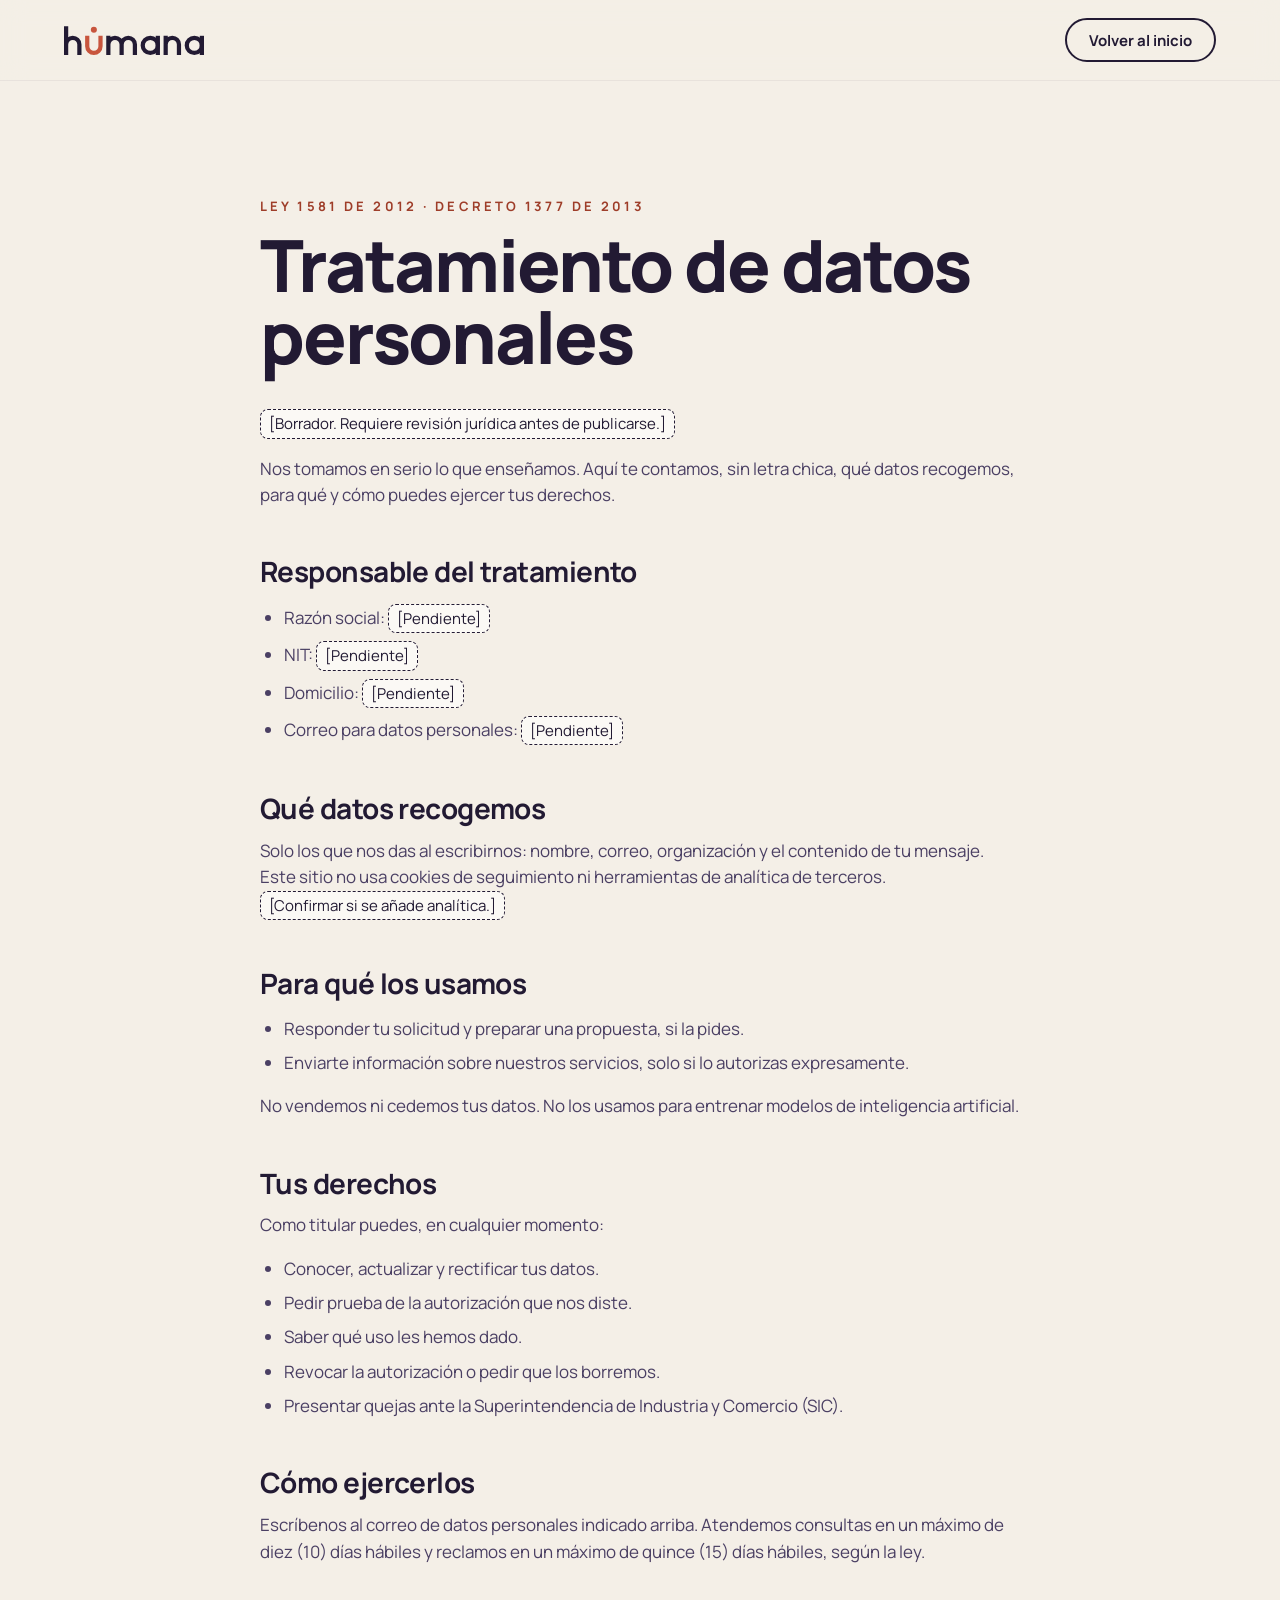
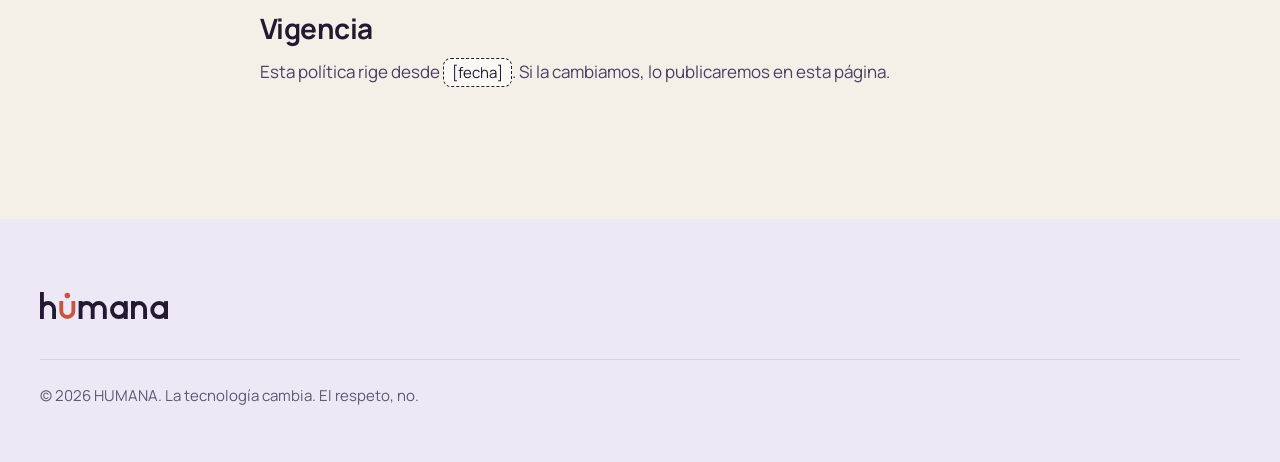
==== privacidad.html @ c4010abf "Primera versión del sitio de HUMANA Co-Authored-By: Claude Opus 5.5 <noreply@anthropic.com> Claude-S" ====
<!DOCTYPE html>
<html lang="es-CO">
<head>
  <meta charset="utf-8">
  <meta name="viewport" content="width=device-width, initial-scale=1">
  <title>Política de tratamiento de datos personales · HUMANA</title>
  <meta name="robots" content="noindex">
  <link rel="icon" href="logo/humana-icono.svg" type="image/svg+xml">
  <link rel="preconnect" href="https://fonts.googleapis.com">
  <link rel="preconnect" href="https://fonts.gstatic.com" crossorigin>
  <link href="https://fonts.googleapis.com/css2?family=Fraunces:ital,opsz,wght@1,9..144,400;1,9..144,500&family=Manrope:wght@400;500;600;700;800&display=swap" rel="stylesheet">
  <link rel="stylesheet" href="css/tokens.css">
  <link rel="stylesheet" href="css/site.css">
</head>
<body>
  <a class="h-salto" href="#contenido">Saltar al contenido</a>
  <header class="h-encabezado">
    <div class="h-contenedor">
      <a class="h-marca" href="./" aria-label="HUMANA, inicio"><img src="logo/humana-logo-claro.svg" alt="HUMANA" width="140" height="30"></a>
      <nav class="h-nav" aria-label="Principal">
        <a class="h-btn h-btn--sec h-btn--compacto" href="./">Volver al inicio</a>
      </nav>
    </div>
  </header>

  <main id="contenido" class="h-seccion">
    <div class="h-contenedor h-legal">
      <p class="h-eyebrow">Ley 1581 de 2012 · Decreto 1377 de 2013</p>
      <h1>Tratamiento de datos personales</h1>
      <p><span class="h-pendiente">[Borrador. Requiere revisión jurídica antes de publicarse.]</span></p>
      <p>Nos tomamos en serio lo que enseñamos. Aquí te contamos, sin letra chica, qué datos recogemos, para qué y cómo puedes ejercer tus derechos.</p>

      <h2>Responsable del tratamiento</h2>
      <ul>
        <li>Razón social: <span class="h-pendiente">[Pendiente]</span></li>
        <li>NIT: <span class="h-pendiente">[Pendiente]</span></li>
        <li>Domicilio: <span class="h-pendiente">[Pendiente]</span></li>
        <li>Correo para datos personales: <span class="h-pendiente">[Pendiente]</span></li>
      </ul>

      <h2>Qué datos recogemos</h2>
      <p>Solo los que nos das al escribirnos: nombre, correo, organización y el contenido de tu mensaje. Este sitio no usa cookies de seguimiento ni herramientas de analítica de terceros. <span class="h-pendiente">[Confirmar si se añade analítica.]</span></p>

      <h2>Para qué los usamos</h2>
      <ul>
        <li>Responder tu solicitud y preparar una propuesta, si la pides.</li>
        <li>Enviarte información sobre nuestros servicios, solo si lo autorizas expresamente.</li>
      </ul>
      <p>No vendemos ni cedemos tus datos. No los usamos para entrenar modelos de inteligencia artificial.</p>

      <h2>Tus derechos</h2>
      <p>Como titular puedes, en cualquier momento:</p>
      <ul>
        <li>Conocer, actualizar y rectificar tus datos.</li>
        <li>Pedir prueba de la autorización que nos diste.</li>
        <li>Saber qué uso les hemos dado.</li>
        <li>Revocar la autorización o pedir que los borremos.</li>
        <li>Presentar quejas ante la Superintendencia de Industria y Comercio (SIC).</li>
      </ul>

      <h2>Cómo ejercerlos</h2>
      <p>Escríbenos al correo de datos personales indicado arriba. Atendemos consultas en un máximo de diez (10) días hábiles y reclamos en un máximo de quince (15) días hábiles, según la ley.</p>

      <h2>Vigencia</h2>
      <p>Esta política rige desde <span class="h-pendiente">[fecha]</span>. Si la cambiamos, lo publicaremos en esta página.</p>
    </div>
  </main>

  <footer class="h-pie">
    <div class="h-contenedor">
      <a href="./" aria-label="HUMANA, inicio"><img src="logo/humana-logo-claro.svg" alt="HUMANA" width="128" height="28"></a>
      <p class="h-pie__legal">© 2026 HUMANA. La tecnología cambia. El respeto, no.</p>
    </div>
  </footer>
</body>
</html>
---- css/tokens.css ----
/* HUMANA — tokens y componentes base · v1.1
   Requiere las fuentes Manrope y Fraunces Italic (ver BRAND.md §4). */

:root {
  /* Color */
  --h-hueso: #F4EFE7;
  --h-bruma: #ECE8F6;
  --h-blanco: #FFFFFF;
  --h-tinta: #221A33;
  --h-ciruela: #4A3F63;
  --h-piedra: #5E5870;
  --h-jacaranda: #5B3A9B;
  --h-lavanda: #B9A3EE;
  --h-arcilla: #C8553D;
  --h-arcilla-profunda: #9E3D29;
  --h-rosa-arcilla: #F6E3DC;

  /* Tipografía */
  --h-sans: "Manrope", system-ui, -apple-system, "Segoe UI", sans-serif;
  --h-serif: "Fraunces", Georgia, serif;
  --h-fs-h1: clamp(44px, 6vw, 72px);
  --h-fs-h2: clamp(30px, 3.6vw, 40px);
  --h-fs-destacado: clamp(28px, 3.6vw, 40px);
  --h-fs-cuerpo: clamp(17px, 1.3vw, 18px);
  --h-fs-etiqueta: 13px;

  /* Forma y espacio */
  --h-radio: 20px;
  --h-radio-sm: 12px;
  --h-radio-pildora: 999px;
  --h-espacio: 8px;
  --h-seccion-y: clamp(64px, 9vw, 128px);
  --h-ancho-max: 1200px;
}

/* Base */
body {
  margin: 0;
  background: var(--h-hueso);
  color: var(--h-ciruela);
  font-family: var(--h-sans);
  font-size: var(--h-fs-cuerpo);
  line-height: 1.55;
}
h1, h2, h3, h4 { color: var(--h-tinta); font-family: var(--h-sans); margin: 0 0 0.5em; }
h1 { font-size: var(--h-fs-h1); font-weight: 800; line-height: 1.0; letter-spacing: -0.03em; }
h2 { font-size: var(--h-fs-h2); font-weight: 700; line-height: 1.1; letter-spacing: -0.02em; }
h3 { font-size: 24px; font-weight: 700; line-height: 1.25; }
a { color: var(--h-jacaranda); text-decoration: none; }
a:hover { text-decoration: underline; text-underline-offset: 3px; }
:focus-visible { outline: 3px solid var(--h-jacaranda); outline-offset: 2px; }

/* Acento editorial: una frase por pieza */
.h-acento {
  font-family: var(--h-serif);
  font-style: italic;
  font-weight: 400;
  letter-spacing: -0.01em;
}
.h-destacado { font-family: var(--h-serif); font-style: italic; font-size: var(--h-fs-destacado); line-height: 1.2; color: var(--h-jacaranda); }

.h-eyebrow {
  font-size: var(--h-fs-etiqueta);
  font-weight: 700;
  letter-spacing: 0.24em;
  text-transform: uppercase;
  color: var(--h-arcilla-profunda);
}
.h-secundario { color: var(--h-piedra); }

/* Secciones */
.h-seccion { padding: var(--h-seccion-y) 24px; }
.h-seccion--bruma { background: var(--h-bruma); }
.h-contenedor { max-width: var(--h-ancho-max); margin: 0 auto; }

/* Botones */
.h-btn {
  display: inline-flex; align-items: center; justify-content: center; gap: 8px;
  min-height: 48px; padding: 0 28px;
  border: 2px solid var(--h-jacaranda); border-radius: var(--h-radio-pildora);
  background: var(--h-jacaranda); color: var(--h-hueso);
  font: 700 16px/1 var(--h-sans); text-decoration: none; cursor: pointer;
  transition: background .2s, border-color .2s, color .2s;
}
.h-btn:hover { background: var(--h-tinta); border-color: var(--h-tinta); text-decoration: none; }
.h-btn--sec { background: transparent; color: var(--h-tinta); border-color: var(--h-tinta); }
.h-btn--sec:hover { background: var(--h-tinta); color: var(--h-hueso); }

/* Tarjetas */
.h-card {
  background: var(--h-blanco);
  border-radius: var(--h-radio);
  padding: 32px;
  box-shadow: 0 1px 0 rgba(34, 26, 51, 0.06), 0 12px 32px rgba(34, 26, 51, 0.06);
}
.h-card--bruma { background: var(--h-bruma); box-shadow: none; }
.h-card--humano { background: var(--h-rosa-arcilla); box-shadow: none; }
.h-card--respeto { background: var(--h-jacaranda); color: var(--h-hueso); box-shadow: none; }
.h-card--respeto h2, .h-card--respeto h3 { color: var(--h-hueso); }

/* Cristal: tarjeta translúcida sobre capas */
.h-cristal {
  background: rgba(255, 255, 255, 0.55);
  -webkit-backdrop-filter: blur(18px);
  backdrop-filter: blur(18px);
  border-radius: var(--h-radio);
  box-shadow: inset 0 0 0 1px rgba(255, 255, 255, 0.7), 0 10px 30px rgba(34, 26, 51, 0.12);
}

/* Capas transparentes (decorativas).
   Uso: <section class="h-hero"> … <div class="h-capas" aria-hidden="true"></div></section>
   El contenedor debe tener position: relative y overflow: hidden. */
.h-hero { position: relative; overflow: hidden; }
.h-hero > :not(.h-capas) { position: relative; z-index: 1; }
.h-capas {
  position: absolute; right: -6%; top: 0; bottom: 0; width: min(46vw, 640px);
  pointer-events: none; z-index: 0;
  background-repeat: no-repeat; background-position: right center; background-size: contain;
  background-image: url("data:image/svg+xml,%3Csvg xmlns='http://www.w3.org/2000/svg' viewBox='0 0 760 1000' fill='none'%3E%3Cpath d='M150 420V680A190 190 0 0 0 530 680V420' stroke='%23B9A3EE' stroke-width='120' opacity='.8'/%3E%3Cpath d='M240 490V750A190 190 0 0 0 620 750V490' stroke='%235B3A9B' stroke-width='120' opacity='.45' style='mix-blend-mode:multiply'/%3E%3Ccircle cx='340' cy='230' r='75' fill='%23C8553D' opacity='.9'/%3E%3C/svg%3E");
}
@media (max-width: 760px) {
  .h-capas { opacity: 0.35; width: 80vw; right: -30%; }
}
---- css/site.css ----
/* HUMANA — estilos del sitio. Se carga después de tokens.css (fuente de verdad de la marca)
   y solo añade composición de página y las correcciones documentadas abajo. */

*, *::before, *::after { box-sizing: border-box; }
html { scroll-behavior: smooth; }
img, svg { display: block; max-width: 100%; }
p { margin: 0 0 1em; }

.h-salto {
  position: absolute; left: 16px; top: -60px; z-index: 10;
  background: var(--h-jacaranda); color: var(--h-hueso);
  padding: 12px 20px; border-radius: var(--h-radio-sm); font-weight: 700;
}
.h-salto:focus { top: 16px; }

/* ---------- Encabezado ---------- */
.h-encabezado {
  position: sticky; top: 0; z-index: 5;
  background: rgba(244, 239, 231, 0.92);
  -webkit-backdrop-filter: blur(12px); backdrop-filter: blur(12px);
  border-bottom: 1px solid rgba(34, 26, 51, 0.06);
}
.h-encabezado .h-contenedor {
  display: flex; align-items: center; justify-content: space-between; gap: 24px;
  min-height: 80px; padding: 0 24px;
}
.h-marca { display: inline-block; padding: 8px 0; } /* área de respeto */
.h-marca img { width: 140px; height: auto; }
.h-nav { display: flex; align-items: center; gap: 32px; }
.h-nav ul { display: flex; gap: 28px; list-style: none; margin: 0; padding: 0; }
.h-nav ul a { color: var(--h-tinta); font-weight: 600; font-size: 16px; display: inline-block; padding: 12px 0; }
.h-btn--compacto { min-height: 44px; padding: 0 22px; font-size: 15px; }

/* ---------- Hero ---------- */
.h-hero { padding: clamp(72px, 10vw, 144px) 24px clamp(64px, 9vw, 128px); }
.h-hero .h-contenedor { width: 100%; }
.h-hero__texto { max-width: 640px; }
.h-hero h1 { margin: 20px 0 28px; }
.h-hero__intro { font-size: 20px; color: var(--h-ciruela); max-width: 540px; }
.h-acciones { display: flex; flex-wrap: wrap; gap: 16px; margin-top: 36px; }

/* Corrección v1.1: el círculo de la composición pasa de opacidad .9 a .85 (regla 45–85 %, BRAND §5). */
.h-capas {
  background-image: url("data:image/svg+xml,%3Csvg xmlns='http://www.w3.org/2000/svg' viewBox='0 0 760 1000' fill='none'%3E%3Cpath d='M150 420V680A190 190 0 0 0 530 680V420' stroke='%23B9A3EE' stroke-width='120' opacity='.8'/%3E%3Cpath d='M240 490V750A190 190 0 0 0 620 750V490' stroke='%235B3A9B' stroke-width='120' opacity='.45' style='mix-blend-mode:multiply'/%3E%3Ccircle cx='340' cy='230' r='75' fill='%23C8553D' opacity='.85'/%3E%3C/svg%3E");
}

/* ---------- Encabezados de sección ---------- */
.h-cabecera { max-width: 720px; margin-bottom: 56px; }
.h-cabecera h2 { margin-top: 16px; }
.h-cabecera p { color: var(--h-ciruela); }

/* ---------- Recorrido de servicios ---------- */
.h-recorrido {
  display: grid; grid-template-columns: repeat(4, 1fr); gap: 24px;
  list-style: none; margin: 0; padding: 0; counter-reset: paso;
}
.h-recorrido .h-card { display: flex; flex-direction: column; gap: 12px; height: 100%; }
.h-paso {
  font-size: var(--h-fs-etiqueta); font-weight: 700; letter-spacing: 0.24em;
  text-transform: uppercase; color: var(--h-arcilla-profunda);
}
.h-recorrido h3 { margin: 0; }
.h-recorrido p { margin: 0; font-size: 16px; }
.h-icono { width: 40px; height: 40px; stroke: var(--h-jacaranda); stroke-width: 1.8; fill: none; stroke-linecap: round; stroke-linejoin: round; }

/* ---------- Frameworks ---------- */
.h-frameworks { display: grid; grid-template-columns: 1fr 1fr; gap: 24px; }
.h-framework { position: relative; overflow: hidden; padding: 48px 40px; min-height: 360px; display: flex; flex-direction: column; }
.h-framework > :not(.h-framework__forma) { position: relative; z-index: 1; max-width: 70%; }
.h-framework h3 { font-size: 32px; letter-spacing: -0.02em; margin: 12px 0 16px; }
.h-framework__forma { position: absolute; right: -40px; bottom: -40px; width: 220px; height: 220px; z-index: 0; }
.h-framework__firma { margin-top: auto; padding-top: 24px; font-size: 15px; }
.h-card--humano .h-eyebrow { color: var(--h-arcilla-profunda); }
.h-card--humano p { color: var(--h-ciruela); }

/* Corrección: dentro de la tarjeta Respeto (fondo Jacarandá) los elementos heredados
   quedaban sin contraste (enlaces, foco, etiquetas). */
.h-card--respeto p { color: var(--h-hueso); }
.h-card--respeto .h-eyebrow { color: var(--h-hueso); }
.h-card--respeto a { color: var(--h-hueso); text-decoration: underline; text-underline-offset: 3px; }
.h-card--respeto :focus-visible { outline-color: var(--h-hueso); }

.h-pendiente {
  display: inline-block; background: rgba(255, 255, 255, 0.6); color: var(--h-tinta);
  border: 1px dashed currentColor; border-radius: 8px; padding: 2px 8px; font-size: 15px;
}
.h-card--respeto .h-pendiente { background: rgba(244, 239, 231, 0.15); color: var(--h-hueso); }

/* ---------- Principio ---------- */
.h-principio { text-align: center; }
.h-principio blockquote { margin: 0 auto; max-width: 820px; }
.h-principio .h-destacado { margin: 16px 0 0; }

/* ---------- Para quién ---------- */
.h-dos { display: grid; grid-template-columns: 1fr 1fr; gap: 24px; }
.h-lista { list-style: none; margin: 16px 0 0; padding: 0; display: grid; gap: 12px; }
.h-lista li { position: relative; padding-left: 28px; }
.h-lista li::before {
  content: ""; position: absolute; left: 0; top: 0.55em; width: 10px; height: 10px;
  border-radius: 50%; background: var(--h-arcilla);
}

/* ---------- Equipo ---------- */
.h-equipo { display: grid; grid-template-columns: 1fr 1fr; gap: 24px; }
.h-persona { display: flex; flex-direction: column; gap: 16px; }
.h-persona__cabeza { display: flex; align-items: center; gap: 20px; }
.h-avatar {
  flex: none; width: 72px; height: 72px; border-radius: 50%;
  display: grid; place-items: center; background: var(--h-bruma);
  color: var(--h-jacaranda); font-weight: 800; font-size: 24px; letter-spacing: -0.02em;
}
.h-persona h3 { margin: 0; }
.h-persona__rol { margin: 4px 0 0; color: var(--h-piedra); font-size: 16px; }
.h-persona p { margin: 0; }
.h-enlaces { display: flex; flex-wrap: wrap; gap: 8px 24px; margin-top: auto; padding-top: 8px; }
.h-enlaces a { font-weight: 700; display: inline-flex; align-items: center; gap: 8px; min-height: 44px; }
.h-enlaces svg { width: 20px; height: 20px; stroke: currentColor; stroke-width: 1.8; fill: none; stroke-linecap: round; stroke-linejoin: round; }

/* ---------- Contacto ---------- */
.h-contacto { position: relative; overflow: hidden; }
.h-contacto .h-cristal { position: relative; z-index: 1; padding: clamp(32px, 5vw, 64px); max-width: 760px; }
.h-contacto__capa {
  position: absolute; left: -80px; bottom: -120px; width: 360px; height: 360px; z-index: 0;
  pointer-events: none;
}
.h-nota { font-size: 15px; color: var(--h-piedra); margin-top: 24px; }

/* ---------- Pie ---------- */
.h-pie { background: var(--h-bruma); padding: 64px 24px 40px; color: var(--h-ciruela); }
.h-pie__fila { display: flex; flex-wrap: wrap; justify-content: space-between; gap: 32px; align-items: flex-start; }
.h-pie img { width: 128px; height: auto; margin: 8px 0 16px; }
.h-pie ul { list-style: none; margin: 0; padding: 0; display: grid; gap: 4px; }
.h-pie ul a { display: inline-block; padding: 10px 0; font-weight: 600; }
.h-pie__legal { margin-top: 40px; padding-top: 24px; border-top: 1px solid rgba(34, 26, 51, 0.1); font-size: 15px; color: var(--h-piedra); }

/* ---------- Página legal ---------- */
.h-legal { max-width: 760px; }
.h-legal h2 { font-size: 28px; margin-top: 48px; }
.h-legal ul { padding-left: 24px; }
.h-legal li { margin-bottom: 8px; }

/* ---------- Responsivo ---------- */
@media (max-width: 1000px) {
  .h-recorrido { grid-template-columns: 1fr 1fr; }
}
@media (max-width: 760px) {
  .h-nav ul { display: none; }
  .h-marca img { width: 120px; }
  .h-recorrido, .h-frameworks, .h-dos, .h-equipo { grid-template-columns: 1fr; }
  .h-framework > :not(.h-framework__forma) { max-width: 100%; }
  .h-framework { padding: 40px 28px 140px; min-height: 0; }
  .h-hero__intro { font-size: 18px; }
}
@media (prefers-reduced-motion: reduce) {
  html { scroll-behavior: auto; }
  * { transition: none !important; }
}

/* Texto solo para lectores de pantalla */
.h-salto-texto {
  position: absolute; width: 1px; height: 1px; padding: 0; margin: -1px;
  overflow: hidden; clip: rect(0 0 0 0); white-space: nowrap; border: 0;
}
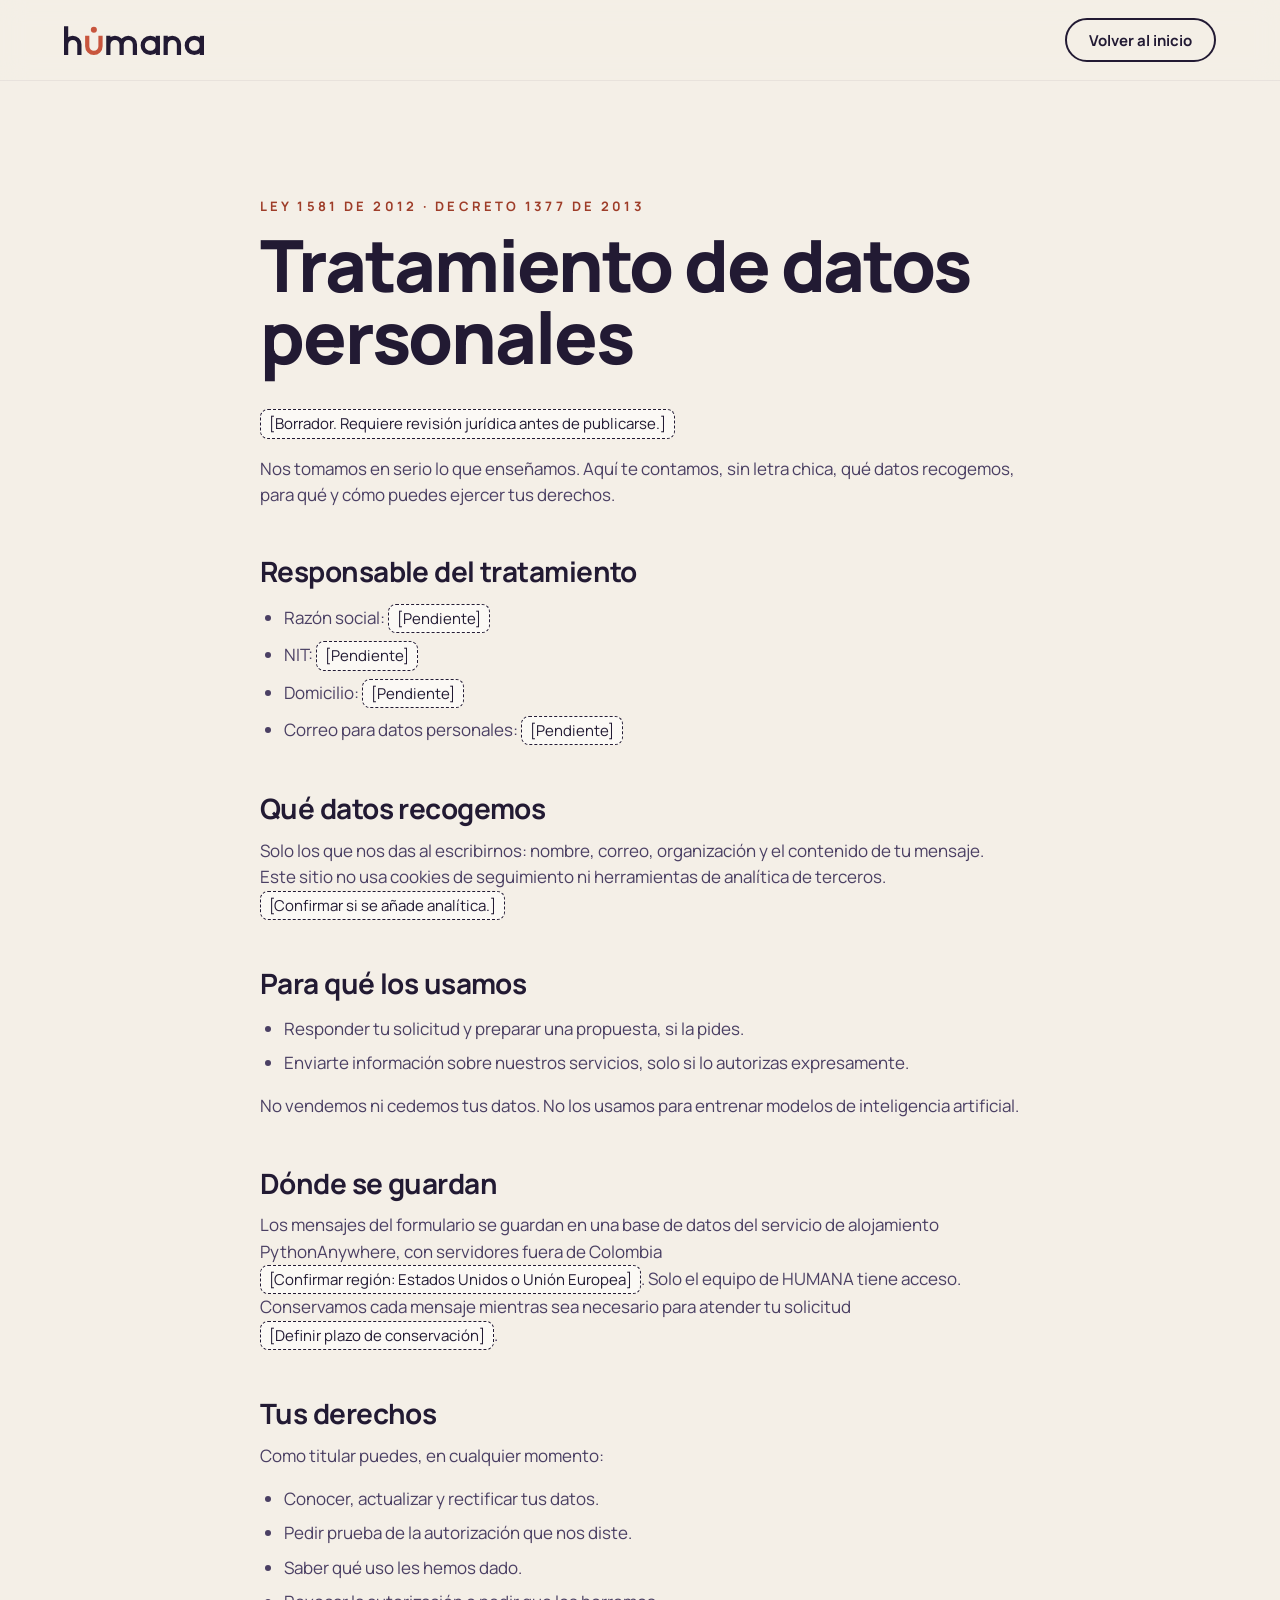
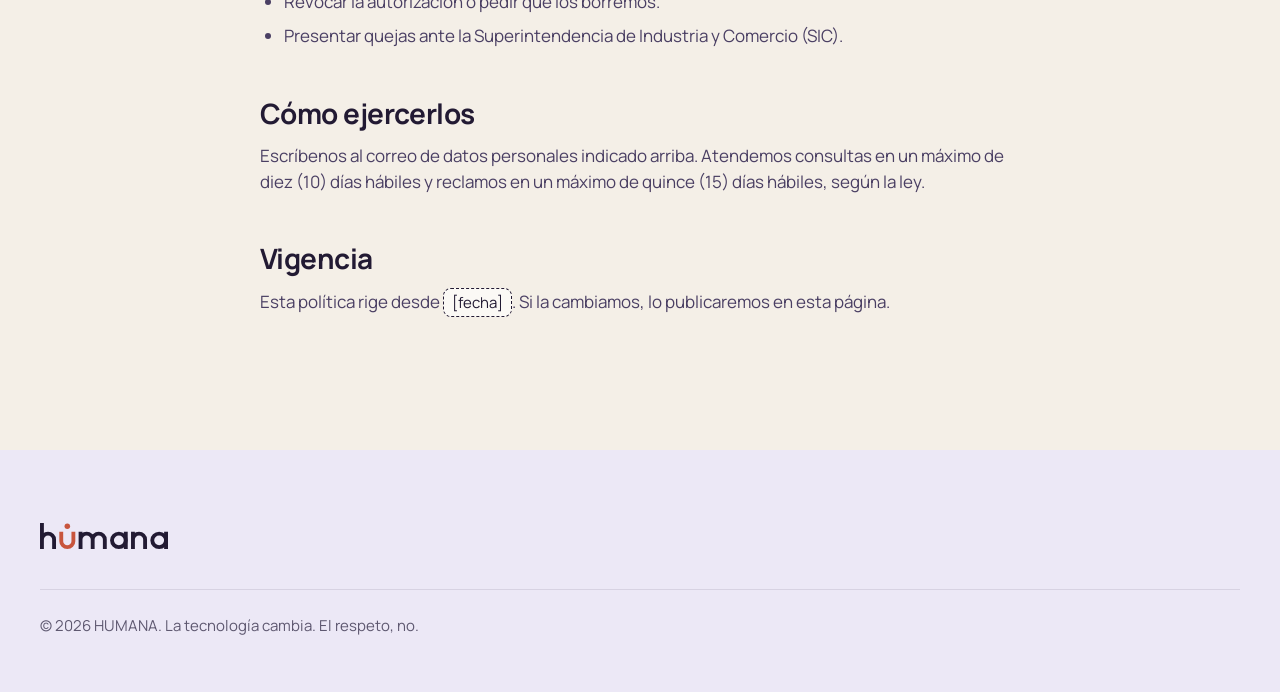
==== commit 2961d31e: "Preparar despliegue en PythonAnywhere con formulario de contacto funcional App Flask que sirve solo " ====
--- a/privacidad.html
+++ b/privacidad.html
@@ -48,6 +48,9 @@
       </ul>
       <p>No vendemos ni cedemos tus datos. No los usamos para entrenar modelos de inteligencia artificial.</p>
 
+      <h2>Dónde se guardan</h2>
+      <p>Los mensajes del formulario se guardan en una base de datos del servicio de alojamiento PythonAnywhere, con servidores fuera de Colombia <span class="h-pendiente">[Confirmar región: Estados Unidos o Unión Europea]</span>. Solo el equipo de HUMANA tiene acceso. Conservamos cada mensaje mientras sea necesario para atender tu solicitud <span class="h-pendiente">[Definir plazo de conservación]</span>.</p>
+
       <h2>Tus derechos</h2>
       <p>Como titular puedes, en cualquier momento:</p>
       <ul>
--- a/css/site.css
+++ b/css/site.css
@@ -161,3 +161,70 @@
   position: absolute; width: 1px; height: 1px; padding: 0; margin: -1px;
   overflow: hidden; clip: rect(0 0 0 0); white-space: nowrap; border: 0;
 }
+
+/* ---------- v2: contenido ampliado ---------- */
+.h-cuatro { display: grid; grid-template-columns: repeat(4, 1fr); gap: 24px; }
+.h-tres { display: grid; grid-template-columns: repeat(3, 1fr); gap: 24px; }
+.h-dos--espacio { margin-top: 24px; }
+.h-cuatro .h-card, .h-tres .h-card, .h-dos .h-card { display: flex; flex-direction: column; gap: 12px; }
+.h-cuatro h3, .h-tres h3, .h-dos h3 { margin: 0; }
+.h-cuatro p, .h-tres p, .h-dos p { margin: 0; font-size: 16px; }
+.h-card--respeto .h-paso { color: var(--h-hueso); }
+
+/* Framework Humano: seis dimensiones */
+.h-humano { padding: clamp(32px, 5vw, 56px); }
+.h-humano__cabeza { display: flex; align-items: center; gap: 20px; margin-bottom: 40px; }
+.h-humano__punto { flex: none; width: 56px; height: 56px; }
+.h-humano h3 { font-size: clamp(24px, 2.6vw, 32px); letter-spacing: -0.02em; margin: 8px 0 0; }
+.h-dimensiones { display: grid; grid-template-columns: repeat(3, 1fr); gap: 32px 40px; margin: 0; }
+.h-dimensiones dt { font-weight: 700; color: var(--h-tinta); font-size: 18px; line-height: 1.3; }
+.h-dimensiones dd { margin: 8px 0 0; color: var(--h-ciruela); font-size: 16px; }
+.h-letra {
+  display: block; font-size: 44px; font-weight: 800; line-height: 1; letter-spacing: -0.03em;
+  color: var(--h-arcilla-profunda); margin-bottom: 12px;
+}
+.h-humano .h-framework__firma { margin: 40px 0 0; padding: 0; }
+.h-respeto { margin-top: 24px; min-height: 280px; }
+
+/* Servicios */
+.h-servicio .h-lista { margin-top: 8px; font-size: 16px; }
+.h-servicio .h-lista li { color: var(--h-tinta); }
+
+/* Love Audit AI */
+.h-destacada { margin-top: 24px; display: flex; flex-wrap: wrap; align-items: center; justify-content: space-between; gap: 24px; }
+.h-destacada > div { flex: 1 1 480px; }
+.h-destacada h3 { margin: 0 0 8px; }
+.h-destacada p { margin: 0; }
+
+/* Equipo */
+.h-foto { width: 96px; height: 96px; border-radius: 50%; object-fit: cover; object-position: center 20%; }
+.h-credenciales { list-style: none; margin: 0; padding: 0; display: grid; gap: 12px; font-size: 16px; }
+.h-credenciales li { padding: 14px 16px; background: var(--h-hueso); border-radius: var(--h-radio-sm); }
+.h-credenciales strong { color: var(--h-jacaranda); }
+
+/* Contacto con formulario */
+.h-contacto__grilla { display: grid; grid-template-columns: 1fr 1.1fr; gap: 56px; align-items: start; position: relative; z-index: 1; }
+.h-contacto .h-formulario { padding: clamp(28px, 4vw, 40px); display: grid; gap: 18px; max-width: none; }
+.h-campo { display: grid; gap: 6px; }
+.h-campo label { font-size: 15px; font-weight: 700; color: var(--h-tinta); }
+.h-campo input, .h-campo select, .h-campo textarea {
+  font: inherit; font-size: 16px; color: var(--h-tinta); background: var(--h-blanco);
+  border: 1.5px solid rgba(74, 63, 99, 0.35); border-radius: var(--h-radio-sm);
+  min-height: 48px; padding: 10px 14px;
+}
+.h-campo textarea { resize: vertical; }
+.h-check { display: flex; gap: 12px; align-items: flex-start; font-size: 15px; }
+.h-check input { width: 22px; height: 22px; margin: 2px 0 0; flex: none; accent-color: var(--h-jacaranda); }
+.h-formulario .h-btn[disabled] { opacity: .55; cursor: not-allowed; }
+.h-formulario .h-nota { margin: 0; }
+
+@media (max-width: 1000px) {
+  .h-cuatro, .h-tres, .h-dimensiones { grid-template-columns: 1fr 1fr; }
+  .h-contacto__grilla { grid-template-columns: 1fr; }
+}
+@media (max-width: 760px) {
+  .h-cuatro, .h-tres, .h-dimensiones { grid-template-columns: 1fr; }
+  .h-respeto { padding-bottom: 140px; }
+}
+.h-persona__cabeza picture { flex: none; }
+.h-trampa { position: absolute; left: -10000px; width: 1px; height: 1px; overflow: hidden; }
